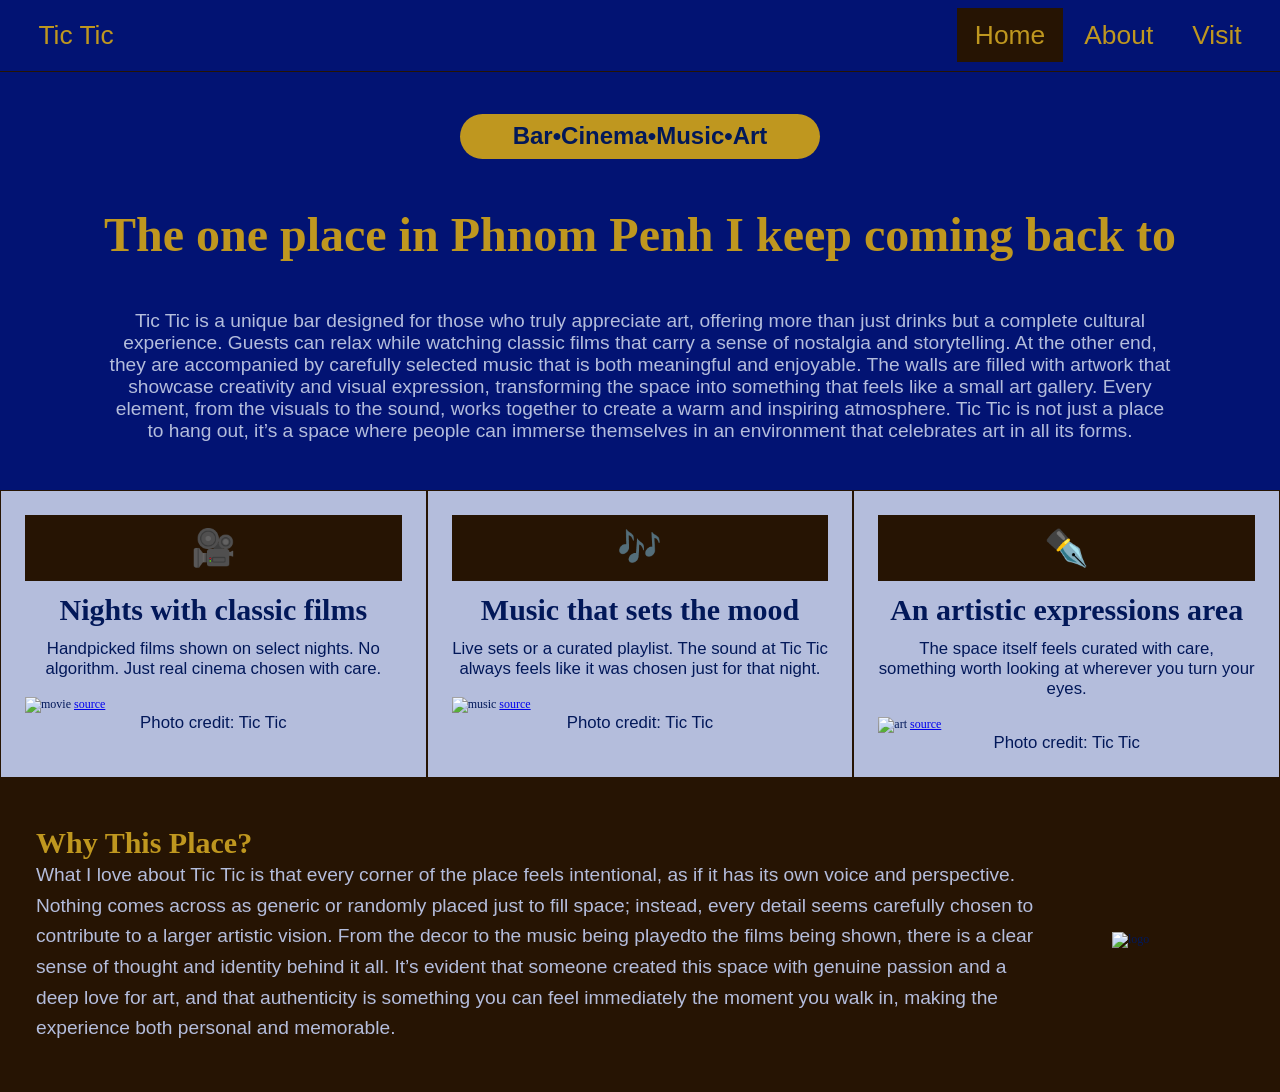
==== index.html @ 7400bcb3 "Add files via upload" ====
<!DOCTYPE html>
<html lang="en">
<head>
    <meta charset="UTF-8">
    <meta name="viewport" content="width=device-width, initial-scale=1.0">
    <title>Tic Tic</title>
    <link rel="stylesheet" href="styles.css">
</head>
<body>
<header>
    <nav class="nav">
        <h1 class="nav-title">Tic Tic</h1>
        <div>
            <a href="index.html" class="nav-title active">Home</a>
            <a href="about.html" class="nav-title">About</a>
            <a href="visit.html" class="nav-title">Visit</a>
        </div>
    </nav>
</header>
<main>
    <div class="home-background">
        <div class="type">
            <p>Bar•Cinema•Music•Art</p>
        </div>
        <h1>The one place in Phnom Penh
I keep coming back to</h1>
        <p class="description">Tic Tic is a unique bar designed for those who truly appreciate art, offering more than just drinks but a complete cultural experience. Guests can relax while watching classic films that carry a sense of nostalgia and storytelling. At the other end, they are accompanied by carefully selected music that is both meaningful and enjoyable. The walls are filled with artwork that showcase creativity and visual expression, transforming the space into something that feels like a small art gallery. Every element, from the visuals to the sound, works together to create a warm and inspiring atmosphere. Tic Tic is not just a place to hang out, it’s a space where people can immerse themselves in an environment that celebrates art in all its forms.</p>
    </div>
    <div class="entertainment">
        <div class="cinema">
            <h1>🎥</h1>
            <h2>Nights with classic films</h2>
            <p>Handpicked films shown on select nights. No algorithm. Just real cinema chosen with care.</p>
            <figcaption>
            <img src="images/movie.jpg" alt="movie" class="entertainment-image">
            <a href="https://web.facebook.com/photo.php?fbid=122243716208087902&set=pb.61552637084031.-2207520000&type=3" target="_blank">source</a>
            <p>Photo credit: Tic Tic</p>
            </figcaption>
        </div>
        <div class="music">
            <h1>🎶</h1>
            <h2>Music that sets the mood</h2>
            <p>Live sets or a curated playlist. The sound at Tic Tic always feels like it was chosen just for that night.</p>
            <figcaption>
            <img src="images/music.jpg" alt="music" class="entertainment-image">
            <a href="https://web.facebook.com/photo.php?fbid=122222674580087902&set=pb.61552637084031.-2207520000&type=3" target="_blank">source</a>
            <p>Photo credit: Tic Tic</p>
            </figcaption>
        </div>
        <div class="art">
            <h1>✒️</h1>
            <h2>An artistic expressions area</h2>
            <p>The space itself feels curated with care, something worth looking at wherever you turn your eyes.</p>
            <figcaption>
            <img src="images/art.jpg" alt="art" class="entertainment-image">
            <a href="https://web.facebook.com/photo.php?fbid=122215143974087902&set=pb.61552637084031.-2207520000&type=3" target="_blank">source</a>
            <p>Photo credit: Tic Tic</p>
            </figcaption>
        </div>
    </div>
    <div class="why-this-place">
        <h3>Why This Place?</h3>
        <div class="logo-container">
        <p>What I love about Tic Tic is that every corner of the place feels intentional, as if it has its own voice and perspective. Nothing comes across as generic or randomly placed just to fill space; instead, every detail seems carefully chosen to contribute to a larger artistic vision. From the decor to the music being playedto the films being shown, there is a clear sense of thought and identity behind it all. It’s evident that someone created this space with genuine passion and a deep love for art, and that authenticity is something you can feel immediately the moment you walk in, making the experience both personal and memorable.</p>
        <img src="images/logo.png" alt="logo" class="logo">
        </div>
    </div>
</main>
</body>
</html>
---- styles.css ----
:root {

    --primary-color-blue: #021373;
    --primary-color-yellow: #BF971F;
    --primary-color-brown: #261403;
    --background-color-blue:  #b4bddc;
    --text-color-blue: #021859;
}

* {
    padding: 0;
    margin: 0;
    box-sizing: border-box;
}

html {
    font-size: 75%;
}

.nav {
    background-color: var(--primary-color-blue);
    position: fixed;
    display: flex;
    justify-content: space-between;
    align-items: center;
    width: 100%;
    height: 6rem;
    padding: 1.7rem;
    border-bottom: 1px solid var(--primary-color-brown);
    text-align: end;
}

.active {
    background-color: var(--primary-color-brown);
}
.nav-title {
    color: var(--primary-color-yellow);
    font-size: 2.2rem;
    text-decoration: none;
    padding: 1rem 1.5rem;
    font-family:fantasy, sans-serif;
    font-weight: 100;
}
.nav-title:hover:not(h1[class="nav-title"]) {
    background-color: var(--primary-color-brown);
}

body {
    background-color: var(--background-color-blue);
    color: var(--text-color-blue);
}
/* Home */
.home-background {
    padding-top: 9.5rem;
    width: 100%;
    background-color: var(--primary-color-blue);
}


.type{
    margin: auto;   
    width: 30rem;
    padding: 0.7rem;
    background-color: var(--primary-color-yellow);
    font-size: 2rem;
    font-weight: 600;
    border-radius: 2rem; ;
}
.type p {
    flex: 1;
    text-align: center;
    font-family:'Lucida Sans', 'Lucida Sans Regular', 'Lucida Grande', 'Lucida Sans Unicode', Geneva, Verdana, sans-serif;
}

.home-background h1, .about-title {
    color: var(--primary-color-yellow);
    font-size: 4rem;
    font-family:Cambria, Cochin, Georgia, Times, 'Times New Roman', serif;
    text-align: center;
    padding: 4rem 5rem;
}

.description, .description2 {
    color: var(--background-color-blue);
    margin-right: 9rem;
    margin-left: 9rem;
    font-size: 1.6rem;
    font-family:'Lucida Sans', 'Lucida Sans Regular', 'Lucida Grande', 'Lucida Sans Unicode', Geneva, Verdana, sans-serif;
    text-align: center;
    padding-bottom: 4rem;
}

.entertainment {
    display: grid;
    grid-template-columns: repeat(3, 1fr);
    justify-content: space-evenly;
    width: 100%;
}
.entertainment .cinema, .entertainment .music, .entertainment .art {
    border: 1px solid var(--primary-color-brown);
    padding: 2rem;
}
.entertainment .cinema h1, .entertainment .music h1, .entertainment .art h1 {
    background-color: var(--primary-color-brown);
    font-size: 3rem;
    text-align: center;
    margin-bottom: 1rem;
    padding: 1rem;
}
.entertainment .cinema h2, .entertainment .music h2, .entertainment .art h2 {
    color: var(--text-color-blue);
    font-size: 2.5rem;
    font-family:Cambria, Cochin, Georgia, Times, 'Times New Roman', serif;
    text-align: center;
    margin-bottom: 1rem;
}
.entertainment .cinema p, .entertainment .music p, .entertainment .art p {
    color: var(--text-color-blue);
    font-size: 1.4rem;
    font-family:'Lucida Sans', 'Lucida Sans Regular', 'Lucida Grande', 'Lucida Sans Unicode', Geneva, Verdana, sans-serif;
    text-align: center;
}
.entertainment-image {
    margin-top: 1.5rem;
    position: relative;
    width: 100%;
    height: 28.5rem;
    object-fit: cover;
}

.why-this-place {
    background-color: var(--primary-color-brown);
    width: 100%;
    padding: 4rem 0;
}
.why-this-place h3 {
    color: var(--primary-color-yellow);
    font-family: Cambria, Cochin, Georgia, Times, 'Times New Roman', serif;
    font-size: 2.5rem;
    margin-left: 3rem;
}
.logo {
    width: 10rem;
    padding-bottom: 2rem;
    
}
.logo-container {
    display: grid;
    grid-template-columns: 1fr 14rem;
        align-items: center;
        justify-content: center;
        gap: 2rem;
}
.why-this-place p {
    color: var(--background-color-blue);
    font-size: 1.6rem;
    font-family:'Lucida Sans', 'Lucida Sans Regular', 'Lucida Grande', 'Lucida Sans Unicode', Geneva, Verdana, sans-serif;
    line-height: 1.6;
    margin-left: 3rem;
    margin-right: 3rem;
}

/* About */

.description2 {
    padding-bottom: 6rem;
}
.logo2 {
    width: 12rem;
}
.logo-container2 {
    display: grid;
    grid-template-columns: 1fr 1fr;
        align-items: center;
        justify-content: center;
        gap: 2rem;
}
.logo-container2 h1 {
    color: var(--primary-color-yellow);
    font-size: 4rem;
    font-family:Cambria, Cochin, Georgia, Times, 'Times New Roman', serif;
    text-align: right;
    padding-right: 2rem;
}
.about-container {
    background-color: var(--primary-color-brown);
    width: 50%;
    margin: 4rem auto;
    padding: 2rem;
    border-radius: 4rem;
}
.about-title {
    margin: 0 5rem;
}
hr {
    margin-top: 2rem;
    width: 11rem;
    margin-left: 6rem;
    border: 3px solid var(--primary-color-yellow);
    border-radius: 2rem;
    box-shadow: 0 0 1rem var(--primary-color-yellow);
}
.watch {
    margin-top: 3rem;
    margin-left: 6rem;
    width: 11rem;
    padding: 0.7rem;
    background-color: var(--primary-color-yellow);
    font-size: 2rem;
    font-weight: 600;
    border-radius: 2rem; ;
}
.watch p {
    flex: 1;
    text-align: center;
    font-family:Cambria, Cochin, Georgia, Times, 'Times New Roman', serif;
    color: var(--primary-color-brown);
}
.watch-description h2{
    color: var(--text-color-blue);
    font-size: 2.5rem;
    font-family: Cambria, Cochin, Georgia, Times, 'Times New Roman', serif;
    margin: 3rem 6rem 2rem 6rem;
    
}
.watch-description p {
    color: var(--text-color-blue);
    font-size: 1.6rem;
    font-family:'Lucida Sans', 'Lucida Sans Regular', 'Lucida Grande', 'Lucida Sans Unicode', Geneva, Verdana, sans-serif;
    margin: auto 6rem;
}

@media screen and (max-width: 768px ) {
    .about-title {
        margin: 0 1rem;
    }
    html {
        font-size: 62.5%;
    }
}
@media screen and (max-width: 480px  ) {
    .about-title {
        margin: 0;
    }
        html {
            font-size: 50%;
        }
}
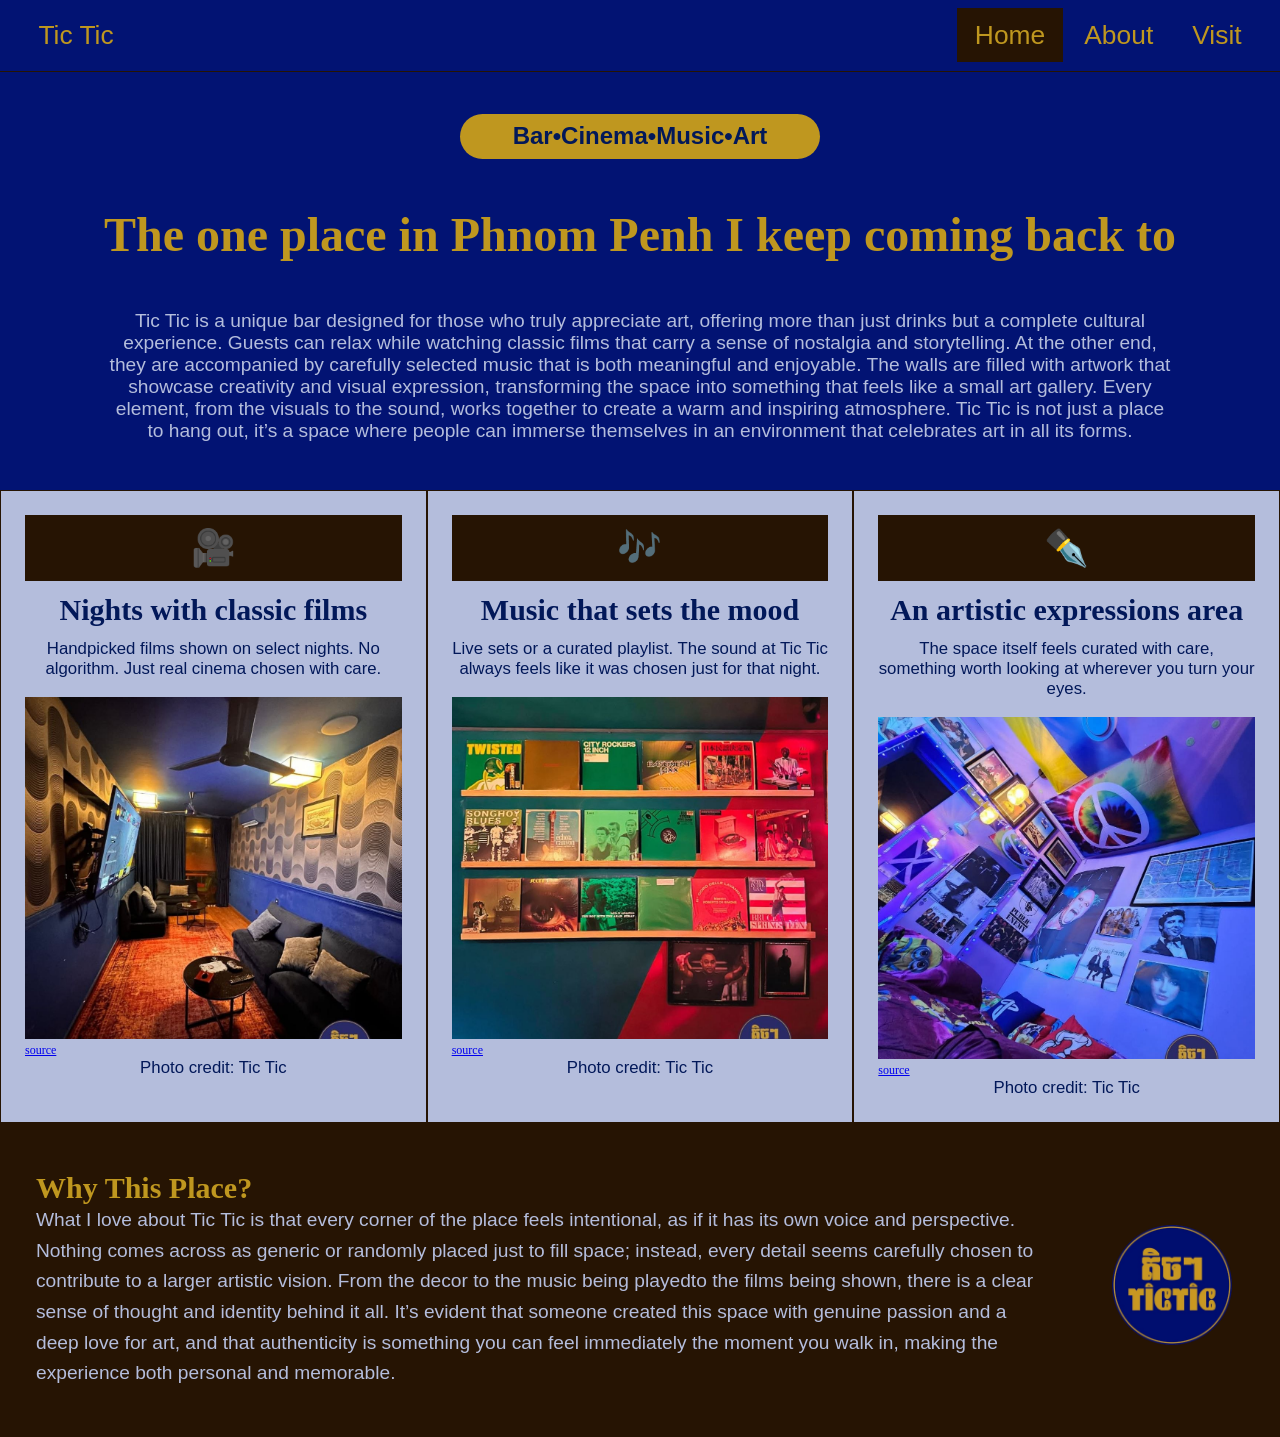
==== commit d876887d: "Update index.html" ====
--- a/index.html
+++ b/index.html
@@ -32,7 +32,7 @@
             <h2>Nights with classic films</h2>
             <p>Handpicked films shown on select nights. No algorithm. Just real cinema chosen with care.</p>
             <figcaption>
-            <img src="images/movie.jpg" alt="movie" class="entertainment-image">
+            <img src="movie.jpg" alt="movie" class="entertainment-image">
             <a href="https://web.facebook.com/photo.php?fbid=122243716208087902&set=pb.61552637084031.-2207520000&type=3" target="_blank">source</a>
             <p>Photo credit: Tic Tic</p>
             </figcaption>
@@ -42,7 +42,7 @@
             <h2>Music that sets the mood</h2>
             <p>Live sets or a curated playlist. The sound at Tic Tic always feels like it was chosen just for that night.</p>
             <figcaption>
-            <img src="images/music.jpg" alt="music" class="entertainment-image">
+            <img src="music.jpg" alt="music" class="entertainment-image">
             <a href="https://web.facebook.com/photo.php?fbid=122222674580087902&set=pb.61552637084031.-2207520000&type=3" target="_blank">source</a>
             <p>Photo credit: Tic Tic</p>
             </figcaption>
@@ -52,7 +52,7 @@
             <h2>An artistic expressions area</h2>
             <p>The space itself feels curated with care, something worth looking at wherever you turn your eyes.</p>
             <figcaption>
-            <img src="images/art.jpg" alt="art" class="entertainment-image">
+            <img src="art.jpg" alt="art" class="entertainment-image">
             <a href="https://web.facebook.com/photo.php?fbid=122215143974087902&set=pb.61552637084031.-2207520000&type=3" target="_blank">source</a>
             <p>Photo credit: Tic Tic</p>
             </figcaption>
@@ -62,9 +62,9 @@
         <h3>Why This Place?</h3>
         <div class="logo-container">
         <p>What I love about Tic Tic is that every corner of the place feels intentional, as if it has its own voice and perspective. Nothing comes across as generic or randomly placed just to fill space; instead, every detail seems carefully chosen to contribute to a larger artistic vision. From the decor to the music being playedto the films being shown, there is a clear sense of thought and identity behind it all. It’s evident that someone created this space with genuine passion and a deep love for art, and that authenticity is something you can feel immediately the moment you walk in, making the experience both personal and memorable.</p>
-        <img src="images/logo.png" alt="logo" class="logo">
+        <img src="logo.png" alt="logo" class="logo">
         </div>
     </div>
 </main>
 </body>
-</html>+</html>
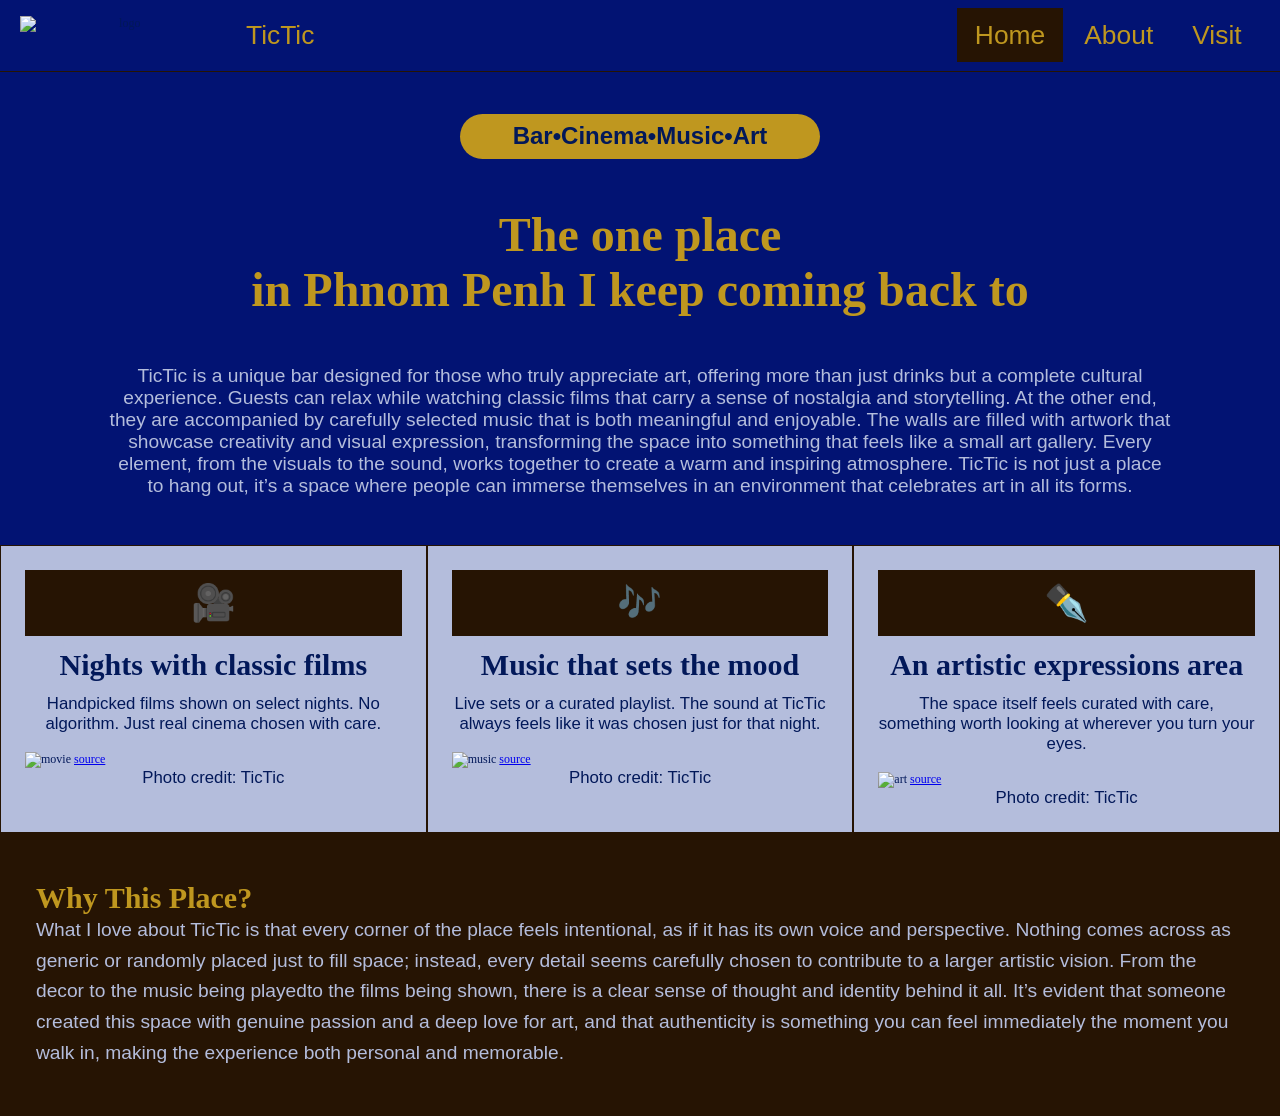
==== commit a348818e: "Refactor index.html for TicTic branding and content Updated HTML structure and content for TicTic we" ====
--- a/index.html
+++ b/index.html
@@ -3,13 +3,16 @@
 <head>
     <meta charset="UTF-8">
     <meta name="viewport" content="width=device-width, initial-scale=1.0">
-    <title>Tic Tic</title>
+    <title>TicTic</title>
     <link rel="stylesheet" href="styles.css">
 </head>
 <body>
 <header>
     <nav class="nav">
-        <h1 class="nav-title">Tic Tic</h1>
+        <div class="logo-container">
+            <img src="images/logo.png" alt="logo" class="logo">
+            <h1 class="nav-title">TicTic</h1>
+        </div>
         <div>
             <a href="index.html" class="nav-title active">Home</a>
             <a href="about.html" class="nav-title">About</a>
@@ -22,9 +25,9 @@
         <div class="type">
             <p>Bar•Cinema•Music•Art</p>
         </div>
-        <h1>The one place in Phnom Penh
+        <h1>The one place <br> in Phnom Penh 
 I keep coming back to</h1>
-        <p class="description">Tic Tic is a unique bar designed for those who truly appreciate art, offering more than just drinks but a complete cultural experience. Guests can relax while watching classic films that carry a sense of nostalgia and storytelling. At the other end, they are accompanied by carefully selected music that is both meaningful and enjoyable. The walls are filled with artwork that showcase creativity and visual expression, transforming the space into something that feels like a small art gallery. Every element, from the visuals to the sound, works together to create a warm and inspiring atmosphere. Tic Tic is not just a place to hang out, it’s a space where people can immerse themselves in an environment that celebrates art in all its forms.</p>
+        <p class="description">TicTic is a unique bar designed for those who truly appreciate art, offering more than just drinks but a complete cultural experience. Guests can relax while watching classic films that carry a sense of nostalgia and storytelling. At the other end, they are accompanied by carefully selected music that is both meaningful and enjoyable. The walls are filled with artwork that showcase creativity and visual expression, transforming the space into something that feels like a small art gallery. Every element, from the visuals to the sound, works together to create a warm and inspiring atmosphere. TicTic is not just a place to hang out, it’s a space where people can immerse themselves in an environment that celebrates art in all its forms.</p>
     </div>
     <div class="entertainment">
         <div class="cinema">
@@ -32,19 +35,19 @@
             <h2>Nights with classic films</h2>
             <p>Handpicked films shown on select nights. No algorithm. Just real cinema chosen with care.</p>
             <figcaption>
-            <img src="movie.jpg" alt="movie" class="entertainment-image">
+            <img src="images/movie.jpg" alt="movie" class="entertainment-image">
             <a href="https://web.facebook.com/photo.php?fbid=122243716208087902&set=pb.61552637084031.-2207520000&type=3" target="_blank">source</a>
-            <p>Photo credit: Tic Tic</p>
+            <p>Photo credit: TicTic</p>
             </figcaption>
         </div>
         <div class="music">
             <h1>🎶</h1>
             <h2>Music that sets the mood</h2>
-            <p>Live sets or a curated playlist. The sound at Tic Tic always feels like it was chosen just for that night.</p>
+            <p>Live sets or a curated playlist. The sound at TicTic always feels like it was chosen just for that night.</p>
             <figcaption>
-            <img src="music.jpg" alt="music" class="entertainment-image">
+            <img src="images/music.jpg" alt="music" class="entertainment-image">
             <a href="https://web.facebook.com/photo.php?fbid=122222674580087902&set=pb.61552637084031.-2207520000&type=3" target="_blank">source</a>
-            <p>Photo credit: Tic Tic</p>
+            <p>Photo credit: TicTic</p>
             </figcaption>
         </div>
         <div class="art">
@@ -52,18 +55,15 @@
             <h2>An artistic expressions area</h2>
             <p>The space itself feels curated with care, something worth looking at wherever you turn your eyes.</p>
             <figcaption>
-            <img src="art.jpg" alt="art" class="entertainment-image">
+            <img src="images/art.jpg" alt="art" class="entertainment-image">
             <a href="https://web.facebook.com/photo.php?fbid=122215143974087902&set=pb.61552637084031.-2207520000&type=3" target="_blank">source</a>
-            <p>Photo credit: Tic Tic</p>
+            <p>Photo credit: TicTic</p>
             </figcaption>
         </div>
     </div>
     <div class="why-this-place">
         <h3>Why This Place?</h3>
-        <div class="logo-container">
-        <p>What I love about Tic Tic is that every corner of the place feels intentional, as if it has its own voice and perspective. Nothing comes across as generic or randomly placed just to fill space; instead, every detail seems carefully chosen to contribute to a larger artistic vision. From the decor to the music being playedto the films being shown, there is a clear sense of thought and identity behind it all. It’s evident that someone created this space with genuine passion and a deep love for art, and that authenticity is something you can feel immediately the moment you walk in, making the experience both personal and memorable.</p>
-        <img src="logo.png" alt="logo" class="logo">
-        </div>
+        <p>What I love about TicTic is that every corner of the place feels intentional, as if it has its own voice and perspective. Nothing comes across as generic or randomly placed just to fill space; instead, every detail seems carefully chosen to contribute to a larger artistic vision. From the decor to the music being playedto the films being shown, there is a clear sense of thought and identity behind it all. It’s evident that someone created this space with genuine passion and a deep love for art, and that authenticity is something you can feel immediately the moment you walk in, making the experience both personal and memorable.</p>
     </div>
 </main>
 </body>
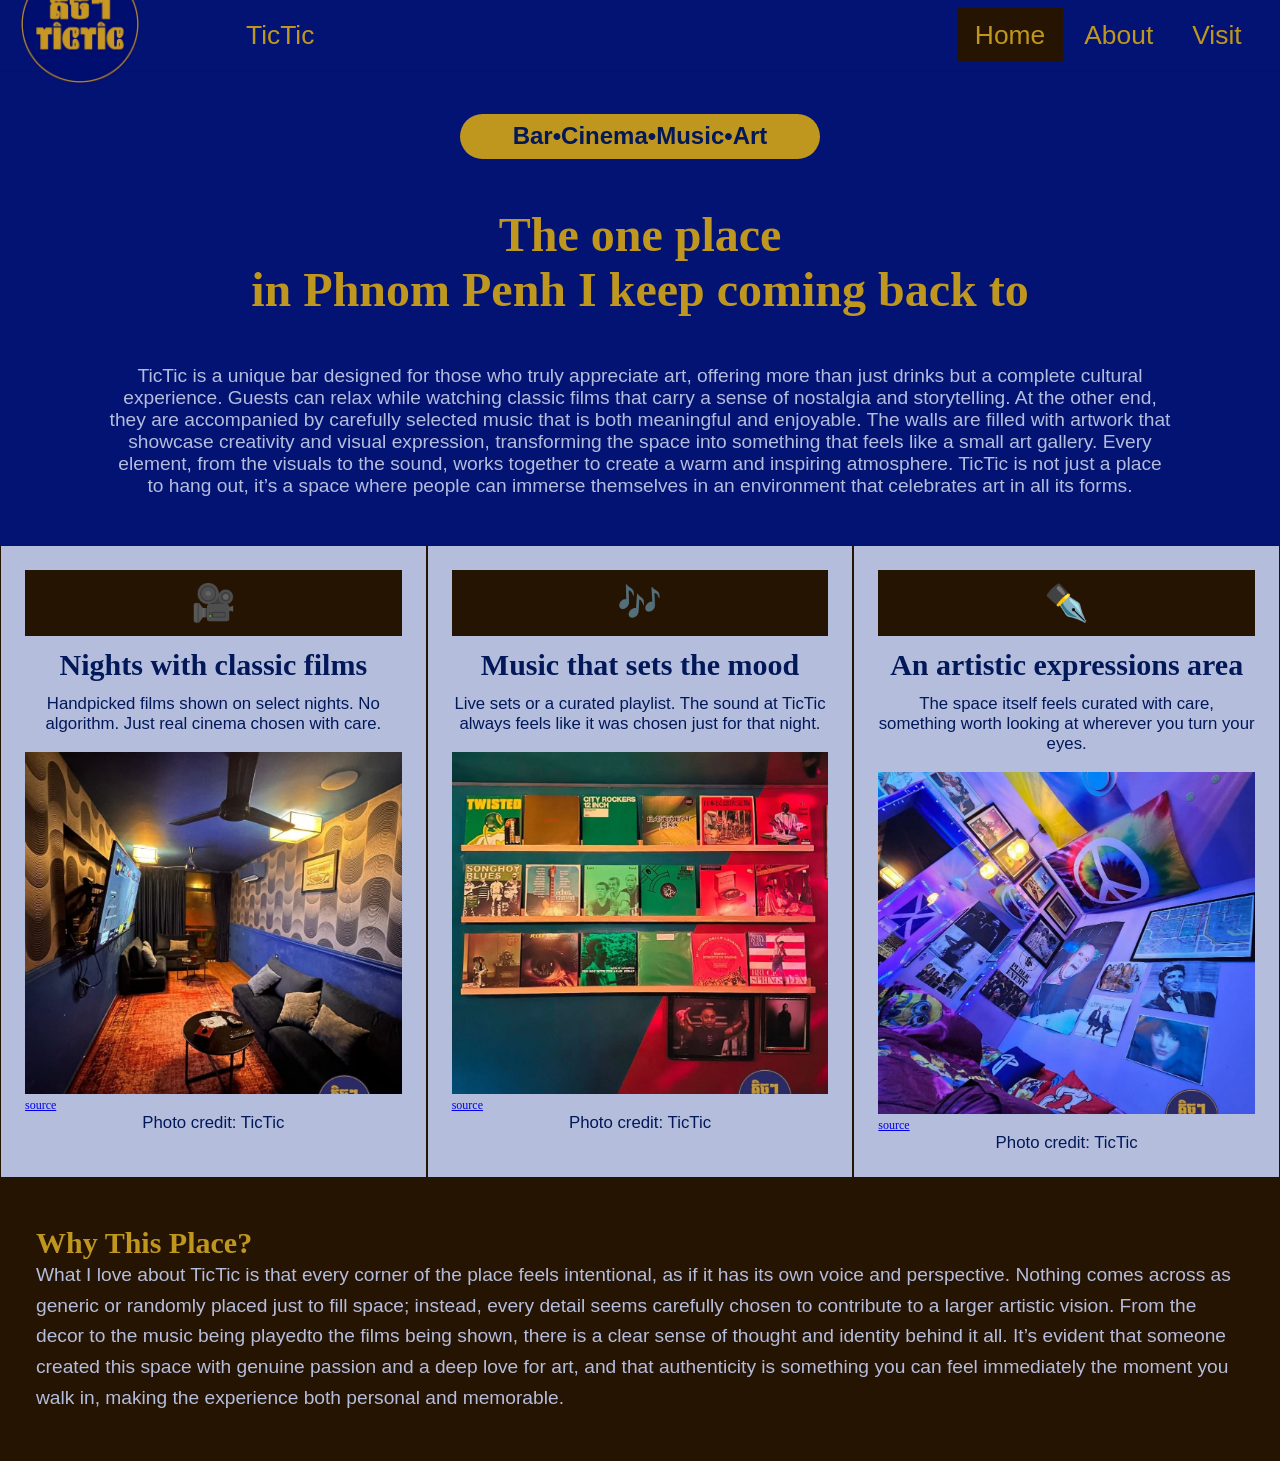
==== commit 66dd9e17: "Update index.html" ====
--- a/index.html
+++ b/index.html
@@ -10,7 +10,7 @@
 <header>
     <nav class="nav">
         <div class="logo-container">
-            <img src="images/logo.png" alt="logo" class="logo">
+            <img src="logo.png" alt="logo" class="logo">
             <h1 class="nav-title">TicTic</h1>
         </div>
         <div>
@@ -35,7 +35,7 @@
             <h2>Nights with classic films</h2>
             <p>Handpicked films shown on select nights. No algorithm. Just real cinema chosen with care.</p>
             <figcaption>
-            <img src="images/movie.jpg" alt="movie" class="entertainment-image">
+            <img src="movie.jpg" alt="movie" class="entertainment-image">
             <a href="https://web.facebook.com/photo.php?fbid=122243716208087902&set=pb.61552637084031.-2207520000&type=3" target="_blank">source</a>
             <p>Photo credit: TicTic</p>
             </figcaption>
@@ -45,7 +45,7 @@
             <h2>Music that sets the mood</h2>
             <p>Live sets or a curated playlist. The sound at TicTic always feels like it was chosen just for that night.</p>
             <figcaption>
-            <img src="images/music.jpg" alt="music" class="entertainment-image">
+            <img src="music.jpg" alt="music" class="entertainment-image">
             <a href="https://web.facebook.com/photo.php?fbid=122222674580087902&set=pb.61552637084031.-2207520000&type=3" target="_blank">source</a>
             <p>Photo credit: TicTic</p>
             </figcaption>
@@ -55,7 +55,7 @@
             <h2>An artistic expressions area</h2>
             <p>The space itself feels curated with care, something worth looking at wherever you turn your eyes.</p>
             <figcaption>
-            <img src="images/art.jpg" alt="art" class="entertainment-image">
+            <img src="art.jpg" alt="art" class="entertainment-image">
             <a href="https://web.facebook.com/photo.php?fbid=122215143974087902&set=pb.61552637084031.-2207520000&type=3" target="_blank">source</a>
             <p>Photo credit: TicTic</p>
             </figcaption>
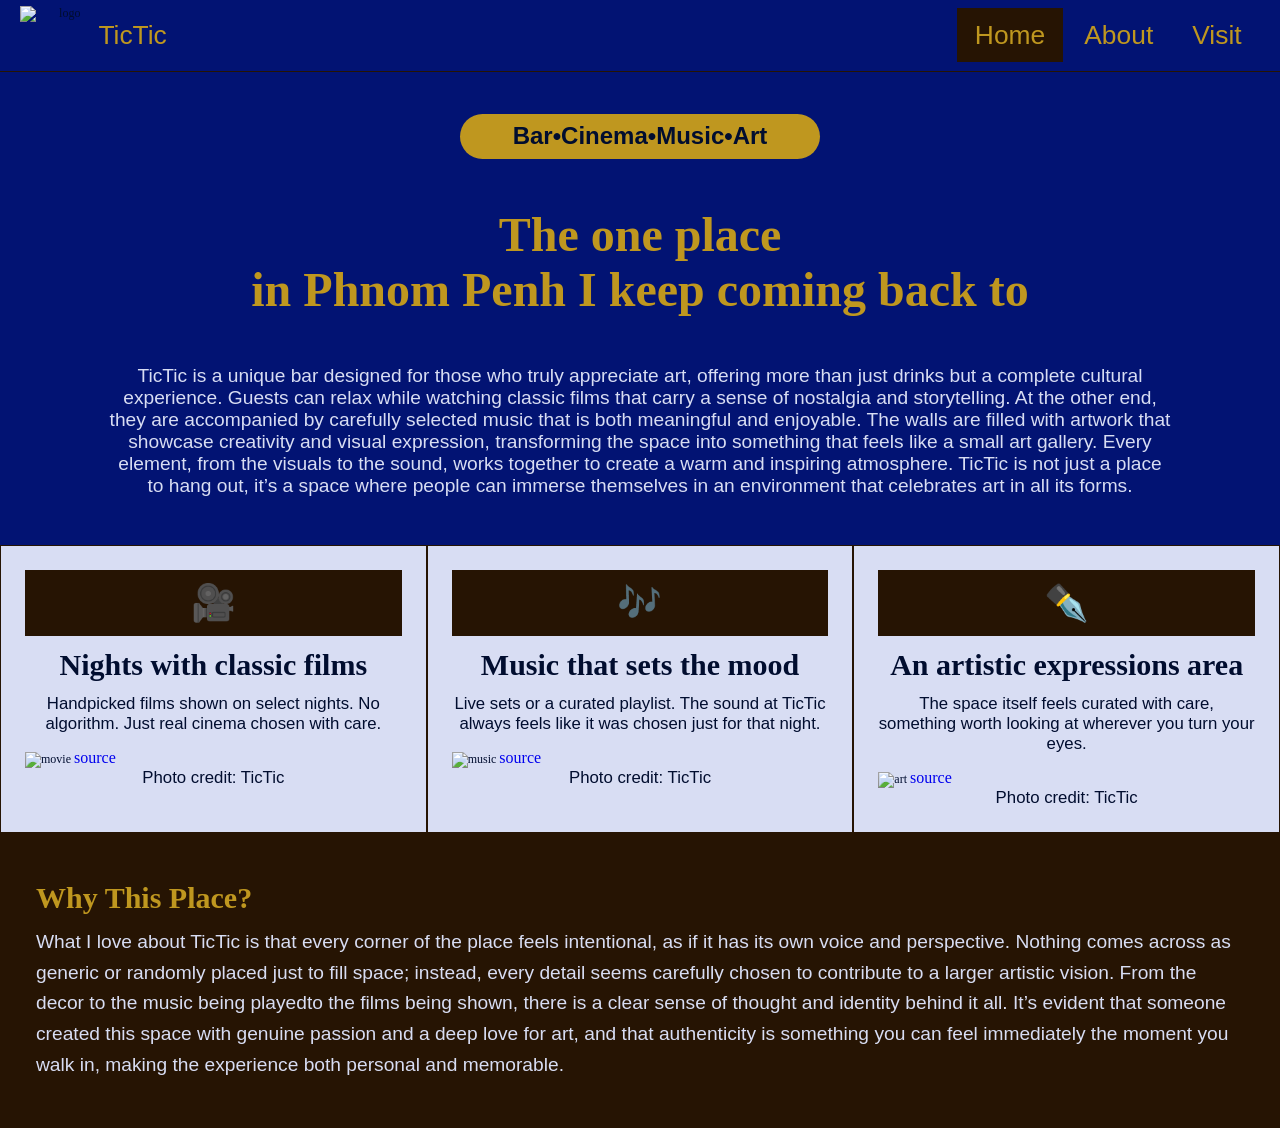
==== commit b2b28c79: "Fix image paths in index.html Updated image paths in index.html to point to the 'images' directory." ====
--- a/index.html
+++ b/index.html
@@ -10,7 +10,7 @@
 <header>
     <nav class="nav">
         <div class="logo-container">
-            <img src="logo.png" alt="logo" class="logo">
+            <img src="images/logo.png" alt="logo" class="logo">
             <h1 class="nav-title">TicTic</h1>
         </div>
         <div>
@@ -35,7 +35,7 @@
             <h2>Nights with classic films</h2>
             <p>Handpicked films shown on select nights. No algorithm. Just real cinema chosen with care.</p>
             <figcaption>
-            <img src="movie.jpg" alt="movie" class="entertainment-image">
+            <img src="images/movie.jpg" alt="movie" class="entertainment-image">
             <a href="https://web.facebook.com/photo.php?fbid=122243716208087902&set=pb.61552637084031.-2207520000&type=3" target="_blank">source</a>
             <p>Photo credit: TicTic</p>
             </figcaption>
@@ -45,7 +45,7 @@
             <h2>Music that sets the mood</h2>
             <p>Live sets or a curated playlist. The sound at TicTic always feels like it was chosen just for that night.</p>
             <figcaption>
-            <img src="music.jpg" alt="music" class="entertainment-image">
+            <img src="images/music.jpg" alt="music" class="entertainment-image">
             <a href="https://web.facebook.com/photo.php?fbid=122222674580087902&set=pb.61552637084031.-2207520000&type=3" target="_blank">source</a>
             <p>Photo credit: TicTic</p>
             </figcaption>
@@ -55,7 +55,7 @@
             <h2>An artistic expressions area</h2>
             <p>The space itself feels curated with care, something worth looking at wherever you turn your eyes.</p>
             <figcaption>
-            <img src="art.jpg" alt="art" class="entertainment-image">
+            <img src="images/art.jpg" alt="art" class="entertainment-image">
             <a href="https://web.facebook.com/photo.php?fbid=122215143974087902&set=pb.61552637084031.-2207520000&type=3" target="_blank">source</a>
             <p>Photo credit: TicTic</p>
             </figcaption>
--- a/styles.css
+++ b/styles.css
@@ -3,8 +3,8 @@
     --primary-color-blue: #021373;
     --primary-color-yellow: #BF971F;
     --primary-color-brown: #261403;
-    --background-color-blue:  #b4bddc;
-    --text-color-blue: #021859;
+    --background-color-blue:  #d8ddf3;
+    --text-color-blue: #010d2f;
 }
 
 * {
@@ -29,7 +29,18 @@
     border-bottom: 1px solid var(--primary-color-brown);
     text-align: end;
 }
-
+.logo-container {
+    display: flex;
+    align-items:flex-start;
+}
+.logo-container .nav-title {
+    margin: auto 0;
+    padding: auto 0;
+}
+.logo {
+    width: 5rem;
+    height: 5rem;
+}
 .active {
     background-color: var(--primary-color-brown);
 }
@@ -77,7 +88,7 @@
     font-size: 4rem;
     font-family:Cambria, Cochin, Georgia, Times, 'Times New Roman', serif;
     text-align: center;
-    padding: 4rem 5rem;
+    padding: 4rem 0rem;
 }
 
 .description, .description2 {
@@ -89,7 +100,10 @@
     text-align: center;
     padding-bottom: 4rem;
 }
-
+a {
+    font-size: medium;
+    text-decoration: none;
+}
 .entertainment {
     display: grid;
     grid-template-columns: repeat(3, 1fr);
@@ -123,6 +137,7 @@
 .entertainment-image {
     margin-top: 1.5rem;
     position: relative;
+    z-index: -1;
     width: 100%;
     height: 28.5rem;
     object-fit: cover;
@@ -139,49 +154,18 @@
     font-size: 2.5rem;
     margin-left: 3rem;
 }
-.logo {
-    width: 10rem;
-    padding-bottom: 2rem;
-    
-}
-.logo-container {
-    display: grid;
-    grid-template-columns: 1fr 14rem;
-        align-items: center;
-        justify-content: center;
-        gap: 2rem;
-}
 .why-this-place p {
     color: var(--background-color-blue);
     font-size: 1.6rem;
     font-family:'Lucida Sans', 'Lucida Sans Regular', 'Lucida Grande', 'Lucida Sans Unicode', Geneva, Verdana, sans-serif;
     line-height: 1.6;
+    margin-top: 1rem;
     margin-left: 3rem;
     margin-right: 3rem;
 }
 
 /* About */
 
-.description2 {
-    padding-bottom: 6rem;
-}
-.logo2 {
-    width: 12rem;
-}
-.logo-container2 {
-    display: grid;
-    grid-template-columns: 1fr 1fr;
-        align-items: center;
-        justify-content: center;
-        gap: 2rem;
-}
-.logo-container2 h1 {
-    color: var(--primary-color-yellow);
-    font-size: 4rem;
-    font-family:Cambria, Cochin, Georgia, Times, 'Times New Roman', serif;
-    text-align: right;
-    padding-right: 2rem;
-}
 .about-container {
     background-color: var(--primary-color-brown);
     width: 50%;
@@ -194,55 +178,374 @@
 }
 hr {
     margin-top: 2rem;
-    width: 11rem;
+    width: 12rem;
     margin-left: 6rem;
     border: 3px solid var(--primary-color-yellow);
     border-radius: 2rem;
     box-shadow: 0 0 1rem var(--primary-color-yellow);
 }
-.watch {
+.watch, .rating, .the-vibe, .for-who, .the-basics, .when, .map {
     margin-top: 3rem;
     margin-left: 6rem;
-    width: 11rem;
+    width: 12rem;
     padding: 0.7rem;
+    text-align: center !important;
     background-color: var(--primary-color-yellow);
-    font-size: 2rem;
+    font-size: 1.6rem;
     font-weight: 600;
     border-radius: 2rem; ;
-}
-.watch p {
+    border: 0.2rem solid var(--primary-color-brown);
+    box-shadow: inset 0 0 0.3rem var(--primary-color-brown);
+}
+.watch p, .rating p, .the-vibe p, .for-who p{
     flex: 1;
     text-align: center;
     font-family:Cambria, Cochin, Georgia, Times, 'Times New Roman', serif;
     color: var(--primary-color-brown);
 }
-.watch-description h2{
-    color: var(--text-color-blue);
+.watch-description h2, .rating-description h2, .the-vibe-description h2, .for-who-description h2, .the-basics-description h2, .when-description h2, .map-description h2 {
+    color: var(--primary-color-brown);
     font-size: 2.5rem;
     font-family: Cambria, Cochin, Georgia, Times, 'Times New Roman', serif;
     margin: 3rem 6rem 2rem 6rem;
     
 }
-.watch-description p {
+.watch-description p, .rating-description p, .the-vibe-description p, .for-who-description p, .when-description > p, .map-description p {
     color: var(--text-color-blue);
     font-size: 1.6rem;
     font-family:'Lucida Sans', 'Lucida Sans Regular', 'Lucida Grande', 'Lucida Sans Unicode', Geneva, Verdana, sans-serif;
     margin: auto 6rem;
 }
+iframe {
+    display: block;
+    margin: 3rem auto;
+    width: 90%;
+    height: 40rem;
+    border: none;
+    border-radius: 2rem;
+}
+.rating-box {
+    display: grid;
+    grid-template-columns: repeat(2, 1fr);
+    gap: 2rem;
+    margin: 3rem 6rem;
+}
+.who-container {
+    display: grid;
+    grid-template-columns: 1fr;
+    gap: 2rem;
+    margin: 3rem 6rem;
+}
+.rating-box h3, .who-container h3 {
+    color: var(--primary-color-brown);
+    font-size: 1.5rem;
+    font-family: Cambria, Cochin, Georgia, Times, 'Times New Roman', serif;
+}
+.star-box-container {
+    display: flex;
+    align-items: center;
+    gap: 0.5rem;
+}
+.rating-box-box, .who-container{
+    box-shadow: inset 0 0 0.5rem var(--primary-color-yellow);
+    border: 0.2rem solid var(--primary-color-brown);
+    padding: 2rem;
+    border-radius: 1rem;
+    background-color: rgb(240, 237, 226);
+}
+.star-box, .not-star-box {
+    width: 1.5rem;
+    height: 1.5rem;
+    margin-top: 1rem;
+    background-color: var(--primary-color-yellow);
+    border-radius: 0.4rem;
+    border: 0.1rem solid var(--primary-color-brown);
+    box-shadow: inset 0 0 0.2rem var(--primary-color-brown);
+
+}
+.not-star-box{
+    background-color: grey;
+    box-shadow: inset 0 0 0.2rem var(--primary-color-yellow);
+}
+.rating-box-box p, .who-container p {
+    color: var(--text-color-blue);
+    font-size: 1.2rem;
+    font-family: 'Lucida Sans', 'Lucida Sans Regular', 'Lucida Grande', 'Lucida Sans Unicode', Geneva, Verdana, sans-serif;
+    margin-top: 1rem;
+    text-align: left !important;
+    margin: 1rem 0 0 0;
+}
+.word-container {
+    display: grid;
+    grid-template-columns: repeat(3, 1fr);
+    gap: 1rem;
+    padding: 2rem;
+    margin: 0 4rem 4rem 4rem;
+}
+.word-container .blue, .word-container .white, .word-container .yellow {
+    border: 0.2rem solid var(--primary-color-brown);
+    padding: 1rem;
+    border-radius: 1rem;
+}
+.word-container .blue {
+    background-color: var(--primary-color-blue);
+    box-shadow: inset 0 0 0.5rem var(--background-color-blue);
+}
+.word-container .white {
+    background-color: rgb(240, 237, 226);
+    box-shadow: inset 0 0 0.5rem var(--primary-color-yellow);
+}
+.word-container .yellow {
+    background-color: var(--primary-color-yellow);
+    box-shadow: inset 0 0 0.5rem var(--primary-color-brown);
+}
+.word-container .blue p, .word-container .white p, .word-container .yellow p {
+    font-size: 1.2rem;
+    font-family: 'Lucida Sans', 'Lucida Sans Regular', 'Lucida Grande', 'Lucida Sans Unicode', Geneva, Verdana, sans-serif;
+    text-align: center;
+}
+.word-container .blue p {
+    color: var(--background-color-blue);
+}
+.word-container .white p {
+    color: var(--primary-color-brown);
+}
+.word-container .yellow p {
+    color: var(--primary-color-brown);
+}
+
+/* Visit */
+.info-container {
+    display: grid;
+    grid-template-columns: repeat(2, 1fr);
+    gap: 1rem;
+    margin: auto 6rem;
+}
+.info-box {
+    border: 0.2rem solid var(--primary-color-brown);
+    padding: 0 2rem 1rem 2rem;
+    border-radius: 1rem;
+    background-color: rgb(240, 237, 226);
+    box-shadow: inset 0 0 0.5rem var(--primary-color-yellow);
+}
+.info-box h3 {
+    font-size: 1.6rem;
+    padding: 0.5rem 0;
+    
+}
+.info-box h4 {
+    font-size: 1.4rem;
+    padding: 0.5rem 0;
+}
+.info-box p, .info-box a[class="location"]{
+    font-size: 1.2rem;
+    padding: 0.5rem 0;
+    text-decoration: none;
+    color: var(--primary-color-brown);
+}
+.when-container {
+    margin: 1.5rem 6rem 2rem 6rem;
+    display: grid;
+    grid-template-columns: 1fr;
+}
+.when-info {
+    display: grid;
+    grid-template-columns: 5rem 1fr;
+    border-bottom: 0.1rem solid var(--primary-color-brown);
+    padding: 1rem;
+}
+.day h3{
+    z-index: -1;
+    position: absolute;
+    background-color: var(--primary-color-yellow);
+    border: 0.1rem solid var(--primary-color-brown);
+    text-align: center;
+    width: 6rem;
+    padding: 0.5rem;
+    border-radius: 0.5rem;
+    color: var(--primary-color-brown);
+    font-size: 1.6rem;
+}
+.day h3[class="events"]{
+    background-color: var(--primary-color-blue);
+    color: var(--primary-color-yellow);
+}
+.what-they-do h3, .detail{
+    margin-left: 4rem;
+}
+.what-they-do h3 {
+    color: var(--primary-color-brown);
+    font-size: 1.6rem;
+}
+.detail {
+    margin-top: 1rem;
+    font-size: 1.3rem;
+}
+
+.map-description iframe {
+    height: 20rem;
+    border: none;
+}
+
+
+
 
 @media screen and (max-width: 768px ) {
+    html {
+        font-size: 62.5%;
+    }
     .about-title {
         margin: 0 1rem;
     }
-    html {
-        font-size: 62.5%;
-    }
-}
-@media screen and (max-width: 480px  ) {
-    .about-title {
+    .home-background h1 {
+        font-size: 3rem;
+    }
+    .description, .description2 {
+        margin: 0 4rem;
+    }
+    .entertainment {
+        grid-template-columns: 1fr;
+    }
+    .entertainment .cinema, .entertainment .music, .entertainment .art {
+        margin-bottom: 0rem;
+    }
+    .entertainment-image {
+        height: 20rem;
+    }
+    .why-this-place h3 {
+        margin-left: 4rem;
+    }
+    .why-this-place p {
+        margin: 4rem;
+    }
+    .watch {
+        margin-left: 4rem;
+    }
+    hr {
+        margin-left: 4rem;
+    }
+    .watch-description h2 {
+        margin: 3rem 4rem 2rem 4rem;
+    }
+    .watch-description p {
+        margin: auto 4rem;
+    }
+    .rating {
+        margin-left: 4rem;
+    }
+    .rating-description h2 {
+        margin: 3rem 4rem 2rem 4rem;
+    }
+    .rating-description p {
+        margin: auto 4rem;
+    }
+    .rating-box {
+        margin: 3rem 4rem;
+    }
+    .rating-box-box p{
+        margin: 1rem 0 0 0;
+    }
+    .the-vibe {
+        margin-left: 4rem;
+    }
+    .the-vibe-description h2 {
+        margin: 3rem 4rem 2rem 4rem;
+    }
+    .the-vibe-description p {
+        margin: auto 4rem;
+    }
+    .word-container {
+        margin: 0 1rem 4rem 1rem;
+    }
+    .for-who {
+        margin-left: 4rem;
+    }
+    .for-who-description h2 {
+        margin: 3rem 4rem 2rem 4rem;    
+    }
+    .for-who-description p {
+        margin: auto 4rem;
+    }
+    .who-container {
+        margin: 3rem 4rem;
+    }
+    .who-container p {
+        margin: 1rem 0 0 0;
+    }
+}
+
+@media screen and (max-width: 600px  ) {
+        html {
+            font-size: 55%;
+        }
+        .about-title {
         margin: 0;
     }
-        html {
-            font-size: 50%;
-        }
-}+        .home-background h1 {
+            font-size: 2.5rem;
+        }
+        .description, .description2 {
+            margin: 2rem;
+        }
+        .why-this-place h3 {
+            margin: 2rem;
+        }
+        .why-this-place p {
+            margin: 2rem;
+        }
+        .watch-description h2 {
+            margin: 3rem 2rem 2rem 2rem;
+        }
+        .watch-description p {
+            margin: auto 2rem;
+        }
+        .watch {
+            margin-left: 2rem;
+        }
+        .rating {
+            margin-left: 2rem;
+        }
+        hr {
+            margin-left: 2rem;
+        }
+        .rating-description h2 {
+            margin: 3rem 2rem 2rem 2rem;
+        }
+        .rating-description p {
+            margin: auto 2rem;
+        }
+        .rating-box {
+            grid-template-columns: 1fr;
+            margin: 3rem 2rem;
+        }
+        .rating-box-box p, .who p {
+            margin: 1rem 0 0 0;
+        }
+        .the-vibe {
+            margin-left: 2rem;
+        }
+        .the-vibe-description h2 {
+            margin: 3rem 2rem 2rem 2rem;
+        }
+        .the-vibe-description p {
+            margin: auto 2rem;
+        }
+        .word-container {
+            margin: 0 0 4rem 0;
+        }
+        .for-who {
+            margin-left: 2rem;
+        }
+        .for-who-description h2 {
+            margin: 3rem 2rem 2rem 2rem;    
+        }
+        .for-who-description p {
+            margin: auto 2rem;
+        }
+        .who-container {
+            margin: 3rem 2rem;
+        }
+        .who-container p {
+            margin: 1rem 0 0 0;
+        }
+}
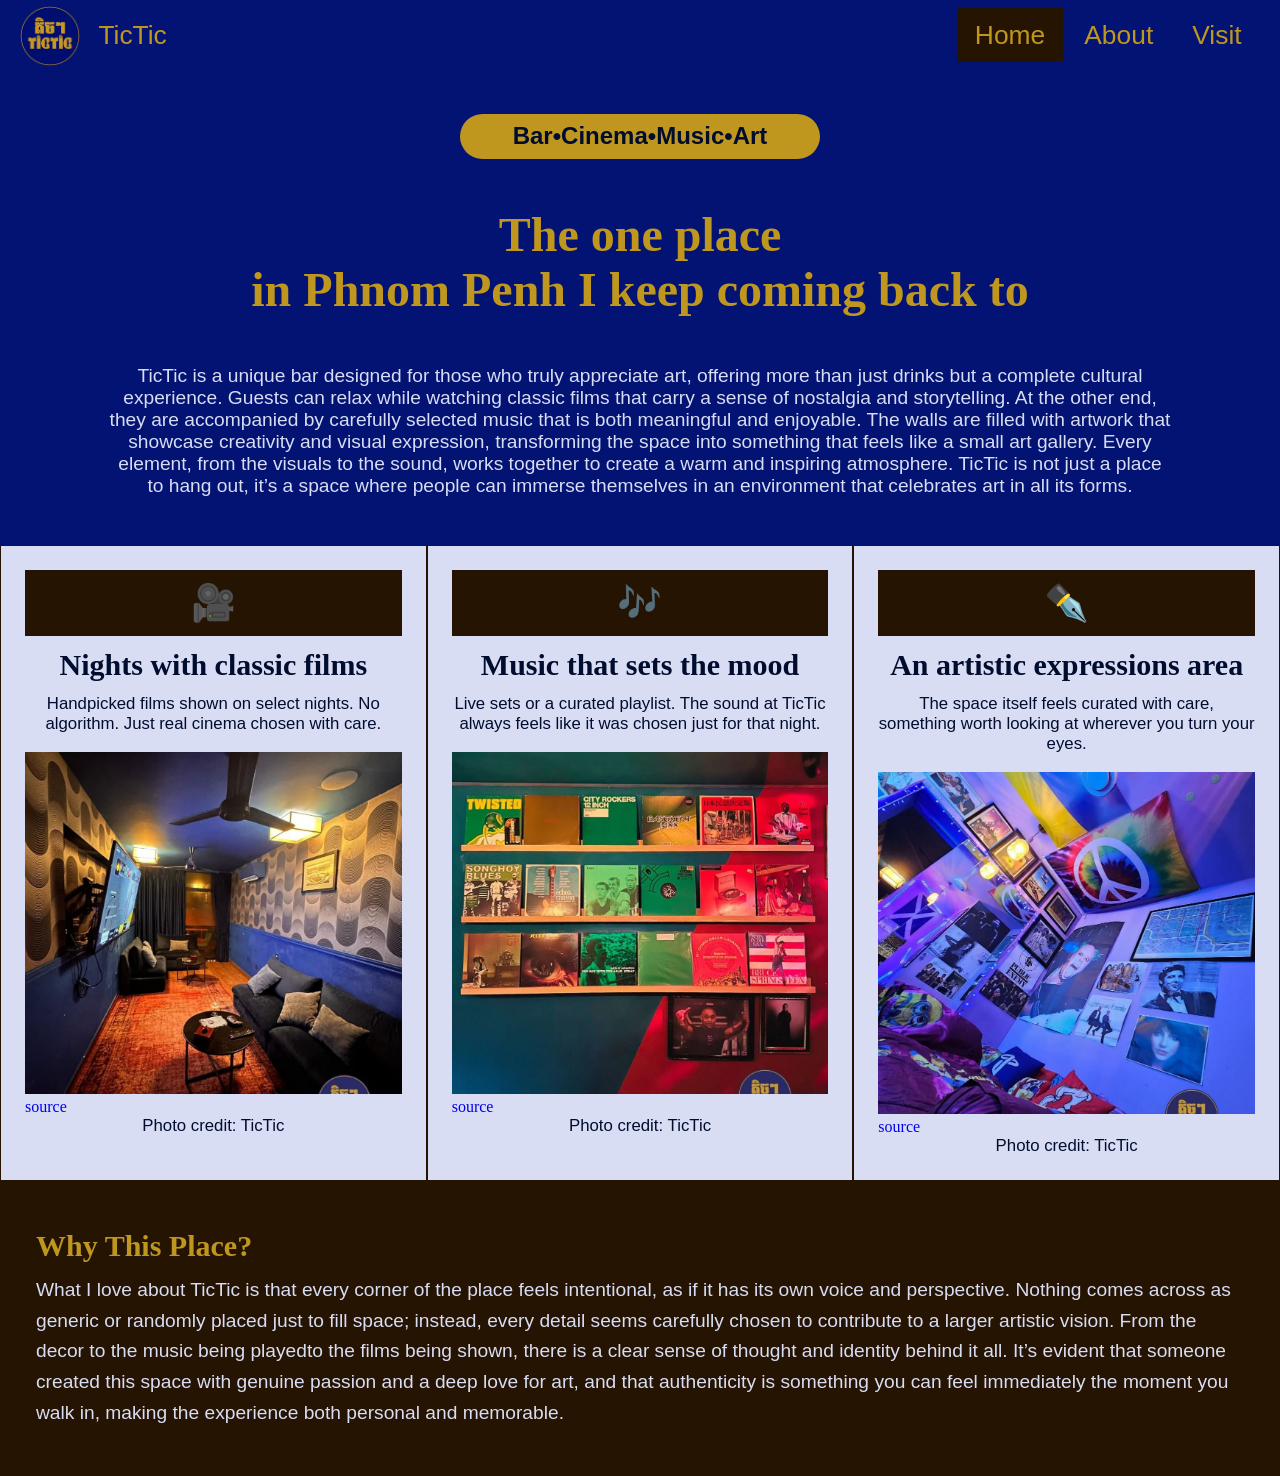
==== commit dc5bb209: "Update index.html" ====
--- a/index.html
+++ b/index.html
@@ -10,7 +10,7 @@
 <header>
     <nav class="nav">
         <div class="logo-container">
-            <img src="images/logo.png" alt="logo" class="logo">
+            <img src="logo.png" alt="logo" class="logo">
             <h1 class="nav-title">TicTic</h1>
         </div>
         <div>
@@ -35,7 +35,7 @@
             <h2>Nights with classic films</h2>
             <p>Handpicked films shown on select nights. No algorithm. Just real cinema chosen with care.</p>
             <figcaption>
-            <img src="images/movie.jpg" alt="movie" class="entertainment-image">
+            <img src="movie.jpg" alt="movie" class="entertainment-image">
             <a href="https://web.facebook.com/photo.php?fbid=122243716208087902&set=pb.61552637084031.-2207520000&type=3" target="_blank">source</a>
             <p>Photo credit: TicTic</p>
             </figcaption>
@@ -45,7 +45,7 @@
             <h2>Music that sets the mood</h2>
             <p>Live sets or a curated playlist. The sound at TicTic always feels like it was chosen just for that night.</p>
             <figcaption>
-            <img src="images/music.jpg" alt="music" class="entertainment-image">
+            <img src="music.jpg" alt="music" class="entertainment-image">
             <a href="https://web.facebook.com/photo.php?fbid=122222674580087902&set=pb.61552637084031.-2207520000&type=3" target="_blank">source</a>
             <p>Photo credit: TicTic</p>
             </figcaption>
@@ -55,7 +55,7 @@
             <h2>An artistic expressions area</h2>
             <p>The space itself feels curated with care, something worth looking at wherever you turn your eyes.</p>
             <figcaption>
-            <img src="images/art.jpg" alt="art" class="entertainment-image">
+            <img src="art.jpg" alt="art" class="entertainment-image">
             <a href="https://web.facebook.com/photo.php?fbid=122215143974087902&set=pb.61552637084031.-2207520000&type=3" target="_blank">source</a>
             <p>Photo credit: TicTic</p>
             </figcaption>
--- a/styles.css
+++ b/styles.css
@@ -379,14 +379,29 @@
 }
 .detail {
     margin-top: 1rem;
-    font-size: 1.3rem;
-}
-
-.map-description iframe {
-    height: 20rem;
+    font-size: 1.5rem;
+}
+
+.live-map {
+
+    height: 40rem;
     border: none;
 }
-
+.end {
+    background-color: var(--primary-color-brown);
+    width: 100%;
+    text-align: center;
+}
+.end h3 {
+    font-size: 2.2rem;
+    padding: 2rem;
+    color: var(--primary-color-yellow);
+}
+.end p {
+    font-size: 1.5rem;
+    color: var(--background-color-blue);
+    padding-bottom: 2rem;
+}
 
 
 
@@ -418,16 +433,16 @@
     .why-this-place p {
         margin: 4rem;
     }
-    .watch {
+    .watch, .the-basics, .when, .map {
         margin-left: 4rem;
     }
     hr {
         margin-left: 4rem;
     }
-    .watch-description h2 {
+    .watch-description h2, .the-basics-description h2, .when-description h2, .map-description h2 {
         margin: 3rem 4rem 2rem 4rem;
     }
-    .watch-description p {
+    .watch-description p, .when-description p, .map-description p {
         margin: auto 4rem;
     }
     .rating {
@@ -439,7 +454,7 @@
     .rating-description p {
         margin: auto 4rem;
     }
-    .rating-box {
+    .rating-box, .info-container, .when-container {
         margin: 3rem 4rem;
     }
     .rating-box-box p{
@@ -502,22 +517,26 @@
         .watch {
             margin-left: 2rem;
         }
-        .rating {
+        .rating, .the-basics, .when, .map {
             margin-left: 2rem;
         }
         hr {
             margin-left: 2rem;
         }
-        .rating-description h2 {
+        .rating-description h2, .the-basics-description h2, .when-description h2, .map-description h2 {
             margin: 3rem 2rem 2rem 2rem;
         }
-        .rating-description p {
+        .rating-description p, .the-basics-description p, .when-description p, .map-description p {
             margin: auto 2rem;
         }
-        .rating-box {
+        .rating-box, .info-container, .when-container {
             grid-template-columns: 1fr;
             margin: 3rem 2rem;
         }
+        .detail {
+            padding-left: 2rem;
+            padding-top: 0.5rem;
+        }
         .rating-box-box p, .who p {
             margin: 1rem 0 0 0;
         }
@@ -548,4 +567,7 @@
         .who-container p {
             margin: 1rem 0 0 0;
         }
-}
+        .info-box p, .info-box a[class="location"]{
+            margin: 0;
+        }
+}
